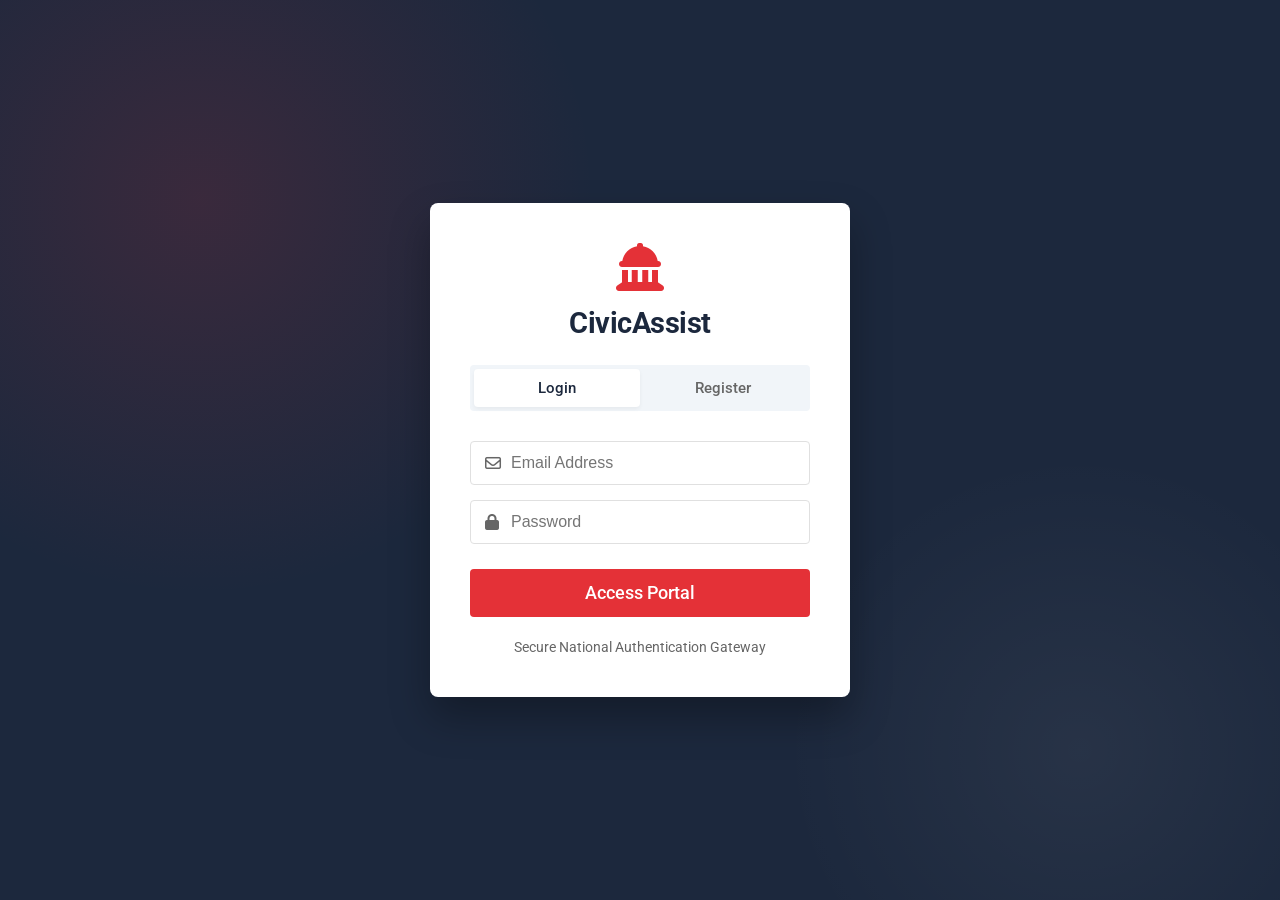
==== index.html @ d012df27 "Add CivicAssist frontend UI" ====
<!DOCTYPE html>
<html lang="en">
<head>
    <meta charset="UTF-8">
    <meta name="viewport" content="width=device-width, initial-scale=1.0">
    <title>CivicAssist | National AI Portal</title>
    <!-- Modern Typography fitting the official look -->
    <link href="https://fonts.googleapis.com/css2?family=Roboto:wght@300;400;500;700&display=swap" rel="stylesheet">
    <link rel="stylesheet" href="css/styles.css">
    <!-- Font Awesome for icons -->
    <link rel="stylesheet" href="https://cdnjs.cloudflare.com/ajax/libs/font-awesome/6.4.0/css/all.min.css">
</head>
<body>
    <!-- Top Bar (Accessibility & Links) -->
    <div class="top-bar">
        <div class="container top-bar-inner">
            <div class="tb-left" style="display: flex; align-items: center; gap: 15px;">
                <a href="#main-content">Skip to main content</a>
                
                <!-- User Profile Dropdown -->
                <div class="user-profile-dropdown" style="position: relative;">
                    <button class="btn-outline" onclick="toggleUserProfile()" style="padding: 2px 8px; font-size: 0.8rem; display: flex; align-items: center; gap: 5px; border-color: rgba(255,255,255,0.3); color: white; background: transparent; cursor: pointer; border-radius: 4px;">
                        <i class="fa-solid fa-user-circle"></i> User Details <i class="fa-solid fa-chevron-down" style="font-size: 0.6rem;"></i>
                    </button>
                    <!-- Dropdown Menu -->
                    <div id="user-profile-menu" class="glass-panel" style="display: none; position: absolute; top: calc(100% + 5px); left: 0; padding: 15px; min-width: 250px; z-index: 1000; border-radius: 8px; color: var(--text-dark); text-align: left; box-shadow: 0 10px 25px rgba(0,0,0,0.5); background: white;">
                        <h4 style="margin: 0 0 10px 0; color: var(--primary-red); border-bottom: 2px solid #eee; padding-bottom: 8px; font-size: 1rem;"><i class="fa-solid fa-id-badge"></i> CivicAssist Profile</h4>
                        <div style="font-size: 0.9rem; line-height: 1.6;">
                            <p style="margin: 5px 0;"><strong>Name:</strong> <span id="profile-name"></span></p>
                            <p style="margin: 5px 0;"><strong>Email:</strong> <span id="profile-email"></span></p>
                            <p style="margin: 5px 0;"><strong>Mobile:</strong> <span id="profile-phone"></span></p>
                        </div>
                    </div>
                </div>
            </div>
            <div class="tb-right">
                <a href="#" title="Calendar"><i class="fa-regular fa-calendar-days"></i></a>
                <a href="#" title="Accessibility"><i class="fa-solid fa-universal-access"></i></a>
                <a href="#" title="Language"><i class="fa-solid fa-language"></i></a>
                <a href="#" onclick="logoutUser(); return false;" title="Logout" style="margin-left: 10px; color: #ffcccc;"><i class="fa-solid fa-right-from-bracket"></i> Logout</a>
                <div class="flag-icon"></div>
            </div>
        </div>
    </div>

    <!-- Hero Section with Dark Blue Background -->
    <header class="hero">
        <div class="hero-overlay"></div>
        <div class="container hero-content">
            
            <div class="hero-emblem">
                <i class="fa-solid fa-landmark-dome"></i>
            </div>
            
            <div class="hero-titles">
                <div class="hero-logo-line">
                    <h1>civicassist.gov.in</h1>
                    <span class="beta-tag">BETA</span>
                </div>
                <h2>National AI Guide for Citizens</h2>
                <p>Where Government Documentation and AI Convergence</p>
            </div>

            <div class="search-container">
                <div class="search-box">
                    <i class="fa-solid fa-magnifying-glass text-muted"></i>
                    <input type="text" id="ai-search-input" placeholder="Search for PF withdrawal, Passport status, Tax queries..." autocomplete="off">
                    <div class="category-dropdown">
                        All Categories <i class="fa-solid fa-chevron-down"></i>
                    </div>
                    <button class="btn-search" onclick="handleSearch()">Get Guidance</button>
                </div>
            </div>

            <div class="trending-searches">
                <span class="trending-label">Trending Searches :</span>
                <button class="chip" onclick="executeQuickQuery('Link Aadhaar to UAN')">Link Aadhaar to UAN</button>
                <button class="chip" onclick="executeQuickQuery('Passport Delay')">Passport Delay</button>
                <button class="chip" onclick="executeQuickQuery('Upload PF Rejection Notice')">Upload PF Rejection Notice</button>
            </div>
        </div>
    </header>

    <!-- Services Section (Red block on left, Services on right) -->
    <section class="services-section" id="main-content">
        <div class="container services-wrapper">
            
            <!-- Red Block -->
            <div class="services-red-block">
                <h2>CivicAssist Services</h2>
                <div class="stats-grid">
                    <div class="stat-item">
                        <i class="fa-solid fa-robot"></i>
                        <span class="stat-number">24/7</span>
                        <span class="stat-label">AI GUIDANCE</span>
                    </div>
                    <div class="stat-item">
                        <i class="fa-solid fa-file-invoice"></i>
                        <span class="stat-number">Fast</span>
                        <span class="stat-label">OCR SCANNING</span>
                    </div>
                    <div class="stat-item">
                        <i class="fa-solid fa-shoe-prints"></i>
                        <span class="stat-number">Clear</span>
                        <span class="stat-label">NEXT STEPS</span>
                    </div>
                    <div class="stat-item">
                        <i class="fa-solid fa-list-check"></i>
                        <span class="stat-number">3</span>
                        <span class="stat-label">CORE SECTORS</span>
                    </div>
                </div>
                <div class="red-block-footer">
                    <span>Avail AI Guidance & Save time</span>
                    <button class="btn-view-all">View All</button>
                </div>
            </div>

            <!-- Service Cards -->
            <div class="services-carousel">
                <!-- EPFO Card -->
                <div class="service-card" onclick="openServiceModal('EPFO')">
                    <div class="service-img epfo-bg">
                        <i class="fa-solid fa-piggy-bank"></i>
                    </div>
                    <div class="service-content">
                        <h3>EPFO Services</h3>
                        <p>PF withdrawal, UAN activation, Claims, Pensions...</p>
                    </div>
                </div>

                <!-- Passport Card -->
                <div class="service-card" onclick="openServiceModal('Passport')">
                    <div class="service-img passport-bg">
                        <i class="fa-solid fa-passport"></i>
                    </div>
                    <div class="service-content">
                        <h3>Passport Seva</h3>
                        <p>New applications, renewals, tatkaal, and delay resolution...</p>
                    </div>
                </div>

                <!-- Income Tax Card -->
                <div class="service-card" onclick="openServiceModal('Income Tax')">
                    <div class="service-img tax-bg">
                        <i class="fa-solid fa-file-invoice-dollar"></i>
                    </div>
                    <div class="service-content">
                        <h3>Income Tax</h3>
                        <p>Notice explanations, basic filing guidance, and refunds...</p>
                    </div>
                </div>
            </div>
            
        </div>
    </section>

    <!-- Features section moved to JS template -->

    <!-- Simulated Output / Response Modal Overlay -->
    <div id="ai-response-modal" class="modal-overlay">
        <div class="modal-content">
            <button class="close-modal" onclick="closeModal()"><i class="fa-solid fa-xmark"></i></button>
            <div class="modal-header">
                <h3><i class="fa-solid fa-robot" style="color: var(--primary-red);"></i> AI Guidance Response</h3>
            </div>
            <div id="ai-response-body" class="modal-body">
                <!-- Content gets injected via JS -->
            </div>
            <div class="modal-actions">
                <button class="btn-outline" onclick="closeModal()">Close</button>
                <button class="btn-primary">Take Action</button>
            </div>
        </div>
    </div>

    <!-- Minimal Footer to match style -->
    <div class="bottom-branding">
        <div class="container text-center">
            <p>CivicAssist Hackathon Project - Inspired by india.gov.in</p>
        </div>
    </div>

    <!-- Hidden Template for EPFO Modal Grid -->
    <template id="epfo-features-template">
        <div class="custom-modal-grid">
            <h3 style="margin-bottom: 20px; color: var(--primary-red); border-bottom: 2px solid var(--border-color); padding-bottom: 10px;">EPFO Section Details</h3>
            <div class="categories-grid" style="grid-template-columns: repeat(2, 1fr);">
                <!-- Feature 1 -->
                <div class="category-card" onclick="executeQuickQuery('How to withdraw PF?')">
                    <div class="cat-icon-box"><i class="fa-solid fa-clipboard-question"></i></div>
                    <div class="cat-content"><h4>General Queries (AI Chat)</h4><p>Ask questions like "How to withdraw PF?" or "How to activate UAN?" in simple terms.</p></div>
                </div>

                <!-- Feature 2 -->
                <div class="category-card" onclick="executeQuickQuery('Help me fill out my PF form')">
                    <div class="cat-icon-box" style="background-color:#ffd700; color:#333;"><i class="fa-solid fa-wand-magic-sparkles"></i></div>
                    <div class="cat-content"><h4>Smart Form Filling</h4><p>AI helps you format data correctly to reduce rejections caused by incorrect form formats.</p></div>
                </div>

                <!-- Feature 3 -->
                <div class="category-card" onclick="executeQuickQuery('How do I withdraw my PF?')">
                    <div class="cat-icon-box"><i class="fa-solid fa-money-bill-transfer"></i></div>
                    <div class="cat-content"><h4>PF Withdrawal</h4><p>Step-by-step guidance, required forms (Form 19/31), and eligibility explanations.</p></div>
                </div>

                <!-- Feature 4 -->
                <div class="category-card" onclick="executeQuickQuery('How to transfer PF to new job?')">
                    <div class="cat-icon-box"><i class="fa-solid fa-random"></i></div>
                    <div class="cat-content"><h4>PF Transfer</h4><p>Learn the process, required steps, and track your transfer requests when changing jobs.</p></div>
                </div>
                
                <!-- Feature 5 -->
                <div class="category-card" onclick="executeQuickQuery('What does Pending employer approval mean?')">
                    <div class="cat-icon-box"><i class="fa-solid fa-comment-dots"></i></div>
                    <div class="cat-content"><h4>Claim Status Explanation</h4><p>Our AI explains confusing claim status messages like "Claim settled" or "Rejected".</p></div>
                </div>

                <!-- Feature 6 -->
                <div class="category-card" onclick="executeQuickQuery('Upload PF Rejection Notice')">
                    <div class="cat-icon-box"><i class="fa-solid fa-magnifying-glass-chart"></i></div>
                    <div class="cat-content"><h4>Claim Rejection Analysis</h4><p>Upload a PF rejection message. Our OCR AI explains the main issue and suggests next steps.</p></div>
                </div>

                <!-- Feature 7 -->
                <div class="category-card" onclick="executeQuickQuery('How to link Aadhaar to UAN')">
                    <div class="cat-icon-box"><i class="fa-solid fa-id-card"></i></div>
                    <div class="cat-content"><h4>UAN & KYC Help</h4><p>Get help with UAN activation, Aadhaar linking, PAN linking, and Bank KYC updates.</p></div>
                </div>

                <!-- Feature 8 -->
                <div class="category-card" onclick="executeQuickQuery('How to check PF balance')">
                    <div class="cat-icon-box"><i class="fa-solid fa-book"></i></div>
                    <div class="cat-content"><h4>PF Balance & Passbook Help</h4><p>Learn how to check your PF balance, download passbooks, and what entries mean.</p></div>
                </div>

                <!-- Feature 9 -->
                <div class="category-card" onclick="executeQuickQuery('Employer is not depositing PF')">
                    <div class="cat-icon-box"><i class="fa-solid fa-building-user"></i></div>
                    <div class="cat-content"><h4>Employer Issues</h4><p>Guidance for employer not depositing PF, incorrect contributions, or related issues.</p></div>
                </div>

                <!-- Feature 10 -->
                <div class="category-card" onclick="executeQuickQuery('What is EPS pension eligibility?')">
                    <div class="cat-icon-box"><i class="fa-solid fa-hand-holding-dollar"></i></div>
                    <div class="cat-content"><h4>Pension Information</h4><p>Learn about pension eligibility, EPS withdrawal, and the pension claim process.</p></div>
                </div>

                <!-- Feature 11 -->
                <div class="category-card" onclick="executeQuickQuery('Passport Delay')">
                    <div class="cat-icon-box"><i class="fa-solid fa-stopwatch"></i></div>
                    <div class="cat-content"><h4>Delay Detection</h4><p>Input your timeline to see if your application is stuck, and learn how to raise grievances.</p></div>
                </div>

                <!-- Feature 12 -->
                <div class="category-card" onclick="executeQuickQuery('Generate a grievance letter for PF claim rejection')">
                    <div class="cat-icon-box" style="background-color:#dc3545;"><i class="fa-solid fa-file-signature"></i></div>
                    <div class="cat-content"><h4>Grievance Generator</h4><p>Explain your issue and our AI generates a proper complaint letter for the grievance portal.</p></div>
                </div>
            </div>
        </div>
    </template>
        <div class="container text-center">
            <p>CivicAssist Hackathon Project - Inspired by india.gov.in</p>
        </div>
    </div>

    <script src="js/app.js"></script>
</body>
</html>
---- css/styles.css ----
:root {
    --primary-blue: #1c283d; /* Adjusted to match screenshot */
    --primary-red: #e43137;  /* Brighter red from screenshot */
    --bg-light: #f5f6f8;
    --text-dark: #333333;
    --text-muted: #666666;
    --border-color: #e0e0e0;
    --white: #ffffff;
}

* {
    margin: 0;
    padding: 0;
    box-sizing: border-box;
}

body {
    font-family: 'Roboto', sans-serif;
    background-color: var(--bg-light);
    color: var(--text-dark);
    line-height: 1.5;
}

a { text-decoration: none; color: inherit; }
button { cursor: pointer; border: none; background: none; font-family: inherit; }
.container { max-width: 1400px; margin: 0 auto; padding: 0 20px; }

/* Top Bar */
.top-bar {
    background-color: rgba(0,0,0,0.2);
    position: absolute;
    top: 0; width: 100%;
    z-index: 100;
    border-bottom: 1px solid rgba(255,255,255,0.1);
}

.top-bar-inner {
    display: flex;
    justify-content: space-between;
    align-items: center;
    height: 40px;
    font-size: 0.85rem;
    color: var(--white);
}

.tb-left a {
    color: var(--white);
    padding-right: 15px;
    border-right: 1px solid rgba(255,255,255,0.3);
}

.tb-right {
    display: flex;
    align-items: center;
    gap: 15px;
}
.tb-right a { font-size: 1rem; }
.flag-icon {
    width: 24px; height: 16px;
    background: linear-gradient(to bottom, #ff9933 33%, #ffffff 33%, #ffffff 66%, #138808 66%);
    border-radius: 2px;
}

/* Hero Section */
.hero {
    position: relative;
    background-color: var(--primary-blue);
    color: var(--white);
    padding: 120px 0 80px;
    text-align: center;
}

.hero-content {
    position: relative;
    z-index: 10;
    display: flex;
    flex-direction: column;
    align-items: center;
}

.hero-emblem {
    font-size: 4rem;
    margin-bottom: 15px;
    color: #e5e7eb;
}

.hero-titles {
    margin-bottom: 40px;
}

.hero-logo-line {
    display: flex;
    align-items: center;
    justify-content: center;
    gap: 10px;
    margin-bottom: 5px;
}

.hero-logo-line h1 {
    font-size: 3rem;
    font-weight: 700;
    letter-spacing: -1px;
}

.beta-tag {
    background-color: #ffd600;
    color: #000;
    font-size: 0.75rem;
    font-weight: 700;
    padding: 4px 8px;
    border-radius: 4px;
}

.hero-titles h2 {
    font-size: 1.5rem;
    font-weight: 400;
    margin-bottom: 5px;
}

.hero-titles p {
    font-size: 1.1rem;
    color: #cbd5e1;
}

/* Search Box */
.search-container {
    width: 100%;
    max-width: 800px;
    margin-bottom: 20px;
}

.search-box {
    display: flex;
    background: var(--white);
    border-radius: 4px; /* Less rounded to match screenshot */
    overflow: hidden;
    height: 55px; /* Slightly shorter */
    align-items: center;
}

.search-box > i {
    padding: 0 20px;
    font-size: 1.2rem;
    color: var(--text-muted);
}

.search-box input {
    flex: 1;
    border: none;
    outline: none;
    font-size: 1.1rem;
    color: var(--text-dark);
}

.category-dropdown {
    padding: 0 20px;
    color: var(--text-muted);
    border-left: 1px solid var(--border-color);
    font-size: 0.95rem;
    display: flex;
    align-items: center;
    gap: 10px;
    cursor: pointer;
}

.btn-search {
    background-color: var(--primary-red);
    color: var(--white);
    height: 100%;
    padding: 0 40px;
    font-size: 1.1rem;
    font-weight: 500;
    transition: background-color 0.2s;
}

.btn-search:hover {
    background-color: #b91d21;
}

/* Trending Searches */
.trending-searches {
    display: flex;
    align-items: center;
    gap: 10px;
    flex-wrap: wrap;
    justify-content: center;
}

.trending-label {
    font-size: 0.95rem;
    color: #cbd5e1;
}

.chip {
    background: transparent;
    border: 1px solid rgba(255,255,255,0.4);
    color: var(--white);
    padding: 6px 16px;
    border-radius: 4px;
    font-size: 0.9rem;
    transition: all 0.2s;
}

.chip:hover {
    background: rgba(255,255,255,0.1);
    border-color: var(--white);
}

/* Services Section */
.services-section {
    background-color: var(--bg-light);
    padding: 40px 0;
}

.services-wrapper {
    display: flex;
    height: 380px;
    background: var(--white);
    box-shadow: 0 4px 6px -1px rgba(0, 0, 0, 0.05);
}

.services-red-block {
    background-color: var(--primary-red);
    color: var(--white);
    width: 380px;
    padding: 40px 30px;
    display: flex;
    flex-direction: column;
    flex-shrink: 0;
    border-radius: 4px 0 0 4px;
}

.services-red-block h2 {
    font-size: 2rem;
    line-height: 1.2;
    margin-bottom: 30px;
    border-bottom: 2px solid rgba(255,255,255,0.3);
    padding-bottom: 10px;
    display: inline-block;
}

.stats-grid {
    display: grid;
    grid-template-columns: 1fr 1fr;
    gap: 20px;
    flex: 1;
}

.stat-item {
    display: flex;
    flex-direction: column;
    align-items: center;
    text-align: center;
    border: 1px solid rgba(255,255,255,0.3);
    padding: 15px 10px;
    border-radius: 4px;
}

.stat-item i {
    font-size: 1.5rem;
    margin-bottom: 8px;
}

.stat-number {
    font-size: 1.2rem;
    font-weight: 700;
    margin-bottom: 4px;
}

.stat-label {
    font-size: 0.75rem;
    opacity: 0.9;
}

.red-block-footer {
    display: flex;
    justify-content: space-between;
    align-items: center;
    margin-top: 20px;
    font-size: 0.9rem;
}

.btn-view-all {
    background: var(--white);
    color: var(--primary-red);
    padding: 6px 16px;
    border-radius: 20px;
    font-weight: 500;
    font-size: 0.85rem;
}

.services-carousel {
    display: flex;
    gap: 0; /* Remove gap so cards are flush like the screenshot */
    padding: 20px;
    overflow-x: auto;
    flex: 1;
    align-items: center;
    background: #f8f9fa; /* Slight background contrast */
}

.service-card {
    min-width: 250px;
    height: 300px; /* Taller */
    background: var(--white);
    border: 1px solid var(--border-color);
    border-radius: 4px; /* Less rounded */
    overflow: hidden;
    cursor: pointer;
    transition: transform 0.2s, box-shadow 0.2s;
    display: flex;
    flex-direction: column;
    margin: 0 10px; /* Margins instead of gap */
    box-shadow: 0 2px 4px rgba(0,0,0,0.05); /* Lighter shadow */
}

.service-card:hover {
    box-shadow: 0 4px 12px rgba(0, 0, 0, 0.1);
    transform: translateY(-2px);
}

.service-img {
    height: 120px;
    display: flex;
    align-items: center;
    justify-content: center;
    font-size: 3.5rem;
    color: var(--white);
}

.epfo-bg { background: #00b074; } /* specific green from screenshot */
.passport-bg { background: #3b82f6; } /* specific blue from screenshot */
.tax-bg { background: #f59e0b; } /* specific orange from screenshot */

.service-content {
    padding: 20px;
    text-align: center;
    flex: 1;
}

.service-content h3 {
    font-size: 1.1rem;
    color: var(--text-dark);
    margin-bottom: 10px;
}

.service-content p {
    font-size: 0.9rem;
    color: var(--text-muted);
}

/* Information Categories Section */
.categories-section {
    padding: 60px 0;
    background-color: var(--bg-light);
}

.section-title-wrapper {
    text-align: center;
    margin-bottom: 40px;
}

.section-title {
    font-size: 1.8rem;
    color: var(--text-dark);
    display: inline-block;
    position: relative;
    padding-bottom: 10px;
}

.section-title::after {
    content: '';
    position: absolute;
    bottom: 0;
    left: 50%;
    transform: translateX(-50%);
    width: 60px;
    height: 3px;
    background-color: var(--primary-red);
}

.categories-grid {
    display: grid;
    grid-template-columns: repeat(3, 1fr);
    gap: 20px;
}

@media (max-width: 900px) {
    .categories-grid {
        grid-template-columns: repeat(2, 1fr);
    }
}

@media (max-width: 600px) {
    .categories-grid {
        grid-template-columns: 1fr;
    }
}

.category-card {
    background: var(--white);
    border: 1px solid var(--border-color);
    display: flex;
    padding: 25px;
    gap: 20px;
    transition: box-shadow 0.2s;
    cursor: pointer;
}

.category-card:hover {
    box-shadow: 0 4px 12px rgba(0,0,0,0.08);
}

.cat-icon-box {
    width: 60px;
    height: 60px;
    background-color: var(--primary-red);
    color: var(--white);
    display: flex;
    align-items: center;
    justify-content: center;
    font-size: 1.8rem;
    flex-shrink: 0;
    border-radius: 4px; /* Square edges like screenshot */
}

.cat-content h4 {
    font-size: 1.1rem;
    margin-bottom: 8px;
    color: var(--text-dark);
}

.cat-content p {
    font-size: 0.95rem;
    color: var(--text-muted);
}

/* Modal styling updated for cleaner look */
.modal-overlay {
    position: fixed;
    top: 0; left: 0; width: 100%; height: 100%;
    background: rgba(0, 0, 0, 0.6);
    z-index: 1000;
    display: flex;
    align-items: center;
    justify-content: center;
    opacity: 0;
    pointer-events: none;
    transition: opacity 0.2s;
}
.modal-overlay.active { opacity: 1; pointer-events: auto; }

.modal-content {
    background: var(--white);
    width: 90%; max-width: 600px;
    border-radius: 8px;
    position: relative;
    overflow: hidden;
    box-shadow: 0 20px 25px -5px rgba(0,0,0,0.2);
}

.modal-header {
    background: #f8f9fa;
    padding: 20px;
    border-bottom: 1px solid var(--border-color);
}
.modal-body {
    padding: 25px;
    max-height: 60vh;
    overflow-y: auto;
}
.modal-actions {
    padding: 15px 25px;
    border-top: 1px solid var(--border-color);
    display: flex; justify-content: flex-end; gap: 10px;
    background: #f8f9fa;
}

.close-modal {
    position: absolute; top: 20px; right: 20px;
    font-size: 1.2rem; color: var(--text-muted);
}

.btn-primary { background: var(--primary-red); color: var(--white); padding: 8px 20px; border-radius: 4px; font-weight: 500; }
.btn-outline { border: 1px solid var(--border-color); padding: 8px 20px; border-radius: 4px; color: var(--text-dark); }

.bottom-branding {
    background: var(--primary-blue);
    color: rgba(255,255,255,0.6);
    padding: 20px 0;
    font-size: 0.9rem;
}

.ai-reasoning p { background: #fff3cd; color: #856404; padding: 15px; border-left: 4px solid #ffeeba; margin-bottom: 20px; }
.step-card { display: flex; gap: 15px; margin-bottom: 15px; padding-bottom: 15px; border-bottom: 1px solid #f1f3f5; }
.step-number { background: var(--primary-blue); color: white; width: 28px; height: 28px; border-radius: 50%; display: flex; align-items: center; justify-content: center; font-size: 0.85rem; flex-shrink: 0; }
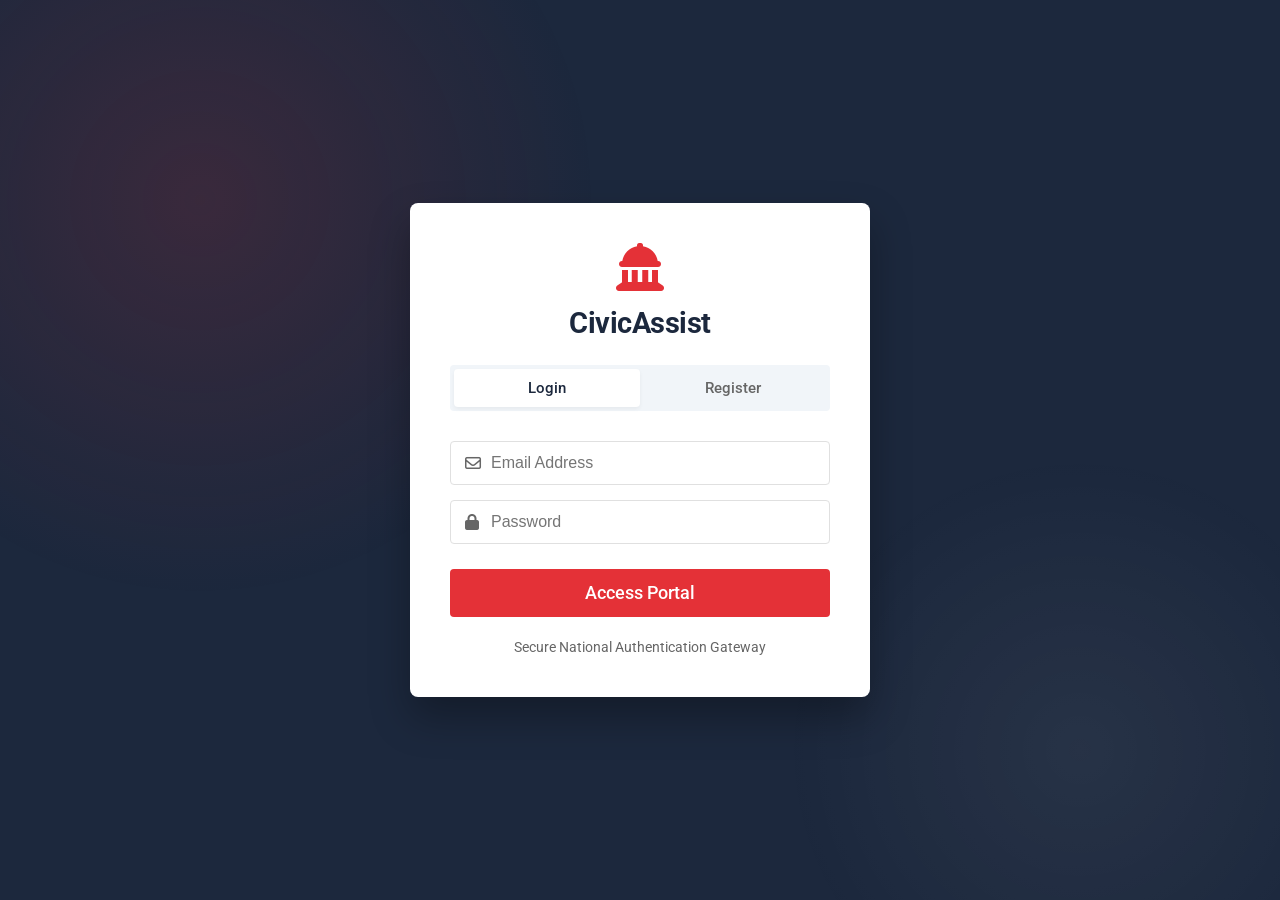
==== commit 66f2b44c: "Commit local changes before merging origin/main" ====
--- a/index.html
+++ b/index.html
@@ -65,6 +65,14 @@
                 <div class="search-box">
                     <i class="fa-solid fa-magnifying-glass text-muted"></i>
                     <input type="text" id="ai-search-input" placeholder="Search for PF withdrawal, Passport status, Tax queries..." autocomplete="off">
+                    
+                    <!-- Hidden file input for Notice Upload -->
+                    <input type="file" id="notice-upload-input" style="display: none;" accept=".pdf,.png,.jpg,.jpeg,.txt" onchange="handleNoticeUpload(this)">
+                    
+                    <button class="notice-upload-btn" onclick="triggerNoticeUpload()" title="Upload Tax/Govt Notice" style="background: var(--accent-purple, #6f42c1); color: white; border-radius: 50%; width: 40px; height: 40px; min-width: 40px; display: flex; align-items: center; justify-content: center; margin: 0 10px; cursor: pointer; border: none; z-index: 5;">
+                        <i class="fa-solid fa-file-upload"></i>
+                    </button>
+
                     <div class="category-dropdown">
                         All Categories <i class="fa-solid fa-chevron-down"></i>
                     </div>
@@ -199,7 +207,7 @@
                 </div>
 
                 <!-- Feature 3 -->
-                <div class="category-card" onclick="executeQuickQuery('How do I withdraw my PF?')">
+                <div class="category-card" onclick="openPFWithdrawalModes()">
                     <div class="cat-icon-box"><i class="fa-solid fa-money-bill-transfer"></i></div>
                     <div class="cat-content"><h4>PF Withdrawal</h4><p>Step-by-step guidance, required forms (Form 19/31), and eligibility explanations.</p></div>
                 </div>
@@ -260,6 +268,61 @@
             </div>
         </div>
     </template>
+    
+    <!-- PF Withdrawal Mode Selection Template -->
+    <template id="pf-withdrawal-modes-template">
+        <div class="pf-modes-container" style="padding: 10px;">
+            <h3 style="margin-bottom: 20px; color: var(--primary-red); border-bottom: 2px solid var(--border-color); padding-bottom: 10px;">
+                <i class="fa-solid fa-money-bill-transfer"></i> PF Withdrawal Options
+            </h3>
+            <p style="margin-bottom: 25px; color: var(--text-muted);">Choose how you would like to proceed with your PF withdrawal claim.</p>
+            
+            <div style="display: grid; grid-template-columns: 1fr 1fr; gap: 20px;">
+                <!-- Option 1: Verification -->
+                <div class="category-card" onclick="renderPFVerificationView()" style="flex-direction: column; text-align: center; align-items: center; padding: 30px; border: 2px solid #e0e0e0; transition: all 0.3s; height: 100%;">
+                    <div class="cat-icon-box" style="margin-bottom: 15px; width: 70px; height: 70px; font-size: 2.22rem; background: #00b074;">
+                        <i class="fa-solid fa-user-check"></i>
+                    </div>
+                    <h4>Verify My Details</h4>
+                    <p style="font-size: 0.85rem; margin-top: 10px;">Check if your EPFO data matches your Aadhaar/PAN to avoid rejections.</p>
+                    <button class="btn-primary" style="margin-top: 20px; width: 100%; pointer-events: none;">Start Verification</button>
+                </div>
+
+                <!-- Option 2: Guidance -->
+                <div class="category-card" onclick="renderPFGuidanceView()" style="flex-direction: column; text-align: center; align-items: center; padding: 30px; border: 2px solid #e0e0e0; transition: all 0.3s; height: 100%;">
+                    <div class="cat-icon-box" style="margin-bottom: 15px; width: 70px; height: 70px; font-size: 2.22rem; background: var(--accent-purple);">
+                        <i class="fa-solid fa-map-location-dot"></i>
+                    </div>
+                    <h4>Guidance Mode</h4>
+                    <p style="font-size: 0.85rem; margin-top: 10px;">New to PF withdrawal? Get a step-by-step roadmap and personalized tips.</p>
+                    <button class="btn-primary" style="margin-top: 20px; width: 100%; background: var(--accent-purple); pointer-events: none;">Get Roadmap</button>
+                </div>
+            </div>
+        </div>
+    </template>
+
+    <!-- PF Verification View Template -->
+    <template id="pf-verification-template">
+        <div class="verification-view" style="padding: 10px;">
+             <h3 style="margin-bottom: 20px; color: var(--primary-red); border-bottom: 2px solid var(--border-color); padding-bottom: 10px;">
+                <i class="fa-solid fa-user-check"></i> Claim Verification
+            </h3>
+            <div class="glass-panel" style="padding: 20px; border-radius: 8px; border: 1px solid var(--border-color); background: #f8f9fa;">
+                <p style="margin-bottom: 20px;">Upload a screenshot of your <strong>EPFO Member Passbook</strong> (profile page) to verify your name and DOB against your govt documents.</p>
+                
+                <div id="passbook-drop-zone" style="border: 2px dashed var(--border-color); padding: 40px; text-align: center; border-radius: 8px; cursor: pointer; transition: all 0.2s;" onclick="document.getElementById('passbook-file-input').click()">
+                    <i class="fa-solid fa-cloud-arrow-up" style="font-size: 3rem; color: var(--text-muted); margin-bottom: 15px;"></i>
+                    <h4>Click or Drag Passbook Screenshot</h4>
+                    <p style="color: var(--text-muted); font-size: 0.9rem;">Supports PNG, JPG (Max 5MB)</p>
+                    <input type="file" id="passbook-file-input" style="display: none;" accept="image/*" onchange="handlePassbookUpload(this)">
+                </div>
+            </div>
+            
+            <div id="verification-result-container" style="margin-top: 25px;">
+                <!-- Result will be injected here -->
+            </div>
+        </div>
+    </template>
         <div class="container text-center">
             <p>CivicAssist Hackathon Project - Inspired by india.gov.in</p>
         </div>
--- a/css/styles.css
+++ b/css/styles.css
@@ -6,6 +6,7 @@
     --text-muted: #666666;
     --border-color: #e0e0e0;
     --white: #ffffff;
+    --accent-purple: #6f42c1;
 }
 
 * {
@@ -494,3 +495,119 @@
 .ai-reasoning p { background: #fff3cd; color: #856404; padding: 15px; border-left: 4px solid #ffeeba; margin-bottom: 20px; }
 .step-card { display: flex; gap: 15px; margin-bottom: 15px; padding-bottom: 15px; border-bottom: 1px solid #f1f3f5; }
 .step-number { background: var(--primary-blue); color: white; width: 28px; height: 28px; border-radius: 50%; display: flex; align-items: center; justify-content: center; font-size: 0.85rem; flex-shrink: 0; }
+/* Document Manager Section Refactor */
+.document-manager-section {
+    padding: 30px 0;
+    background-color: var(--bg-light);
+}
+
+.doc-manager-list {
+    display: flex;
+    flex-direction: column;
+    gap: 25px;
+    max-width: 400px; /* Aligned to the left as in screenshot */
+}
+
+.doc-row {
+    display: flex;
+    gap: 15px;
+    align-items: flex-start;
+}
+
+.doc-row-icon {
+    font-size: 1.5rem;
+    color: var(--text-dark);
+    margin-top: 2px;
+}
+
+.doc-row-content h3 {
+    font-size: 1.1rem;
+    font-weight: 500;
+    margin-bottom: 2px;
+}
+
+.doc-status {
+    font-size: 0.9rem;
+    color: var(--text-muted);
+    margin-bottom: 8px;
+    display: flex;
+    align-items: center;
+    gap: 5px;
+}
+
+.doc-status.uploaded {
+    color: var(--text-dark);
+    font-weight: 500;
+}
+
+.doc-status.uploaded i {
+    color: #333; /* Darker checkmark in screenshot */
+}
+
+.doc-actions-row {
+    display: flex;
+    gap: 12px;
+    flex-wrap: wrap;
+}
+
+.btn-link {
+    font-size: 0.85rem;
+    color: var(--text-dark);
+    cursor: pointer;
+    display: flex;
+    align-items: center;
+    gap: 5px;
+    background: none;
+    border: none;
+    padding: 0;
+}
+
+.btn-link:hover {
+    text-decoration: underline;
+}
+
+.btn-link i {
+    width: 14px;
+    text-align: center;
+}
+
+/* PF Withdrawal Extension Styles */
+.guidance-view .roadmap-steps {
+    margin-top: 20px;
+}
+
+.guidance-view .step-card {
+    display: flex;
+    gap: 15px;
+    margin-bottom: 20px;
+    padding-bottom: 20px;
+    border-bottom: 1px solid #eee;
+    align-items: flex-start;
+}
+
+.guidance-view .step-number {
+    background: var(--primary-blue);
+    color: white;
+    width: 32px;
+    height: 32px;
+    border-radius: 50%;
+    display: flex;
+    align-items: center;
+    justify-content: center;
+    font-weight: bold;
+    flex-shrink: 0;
+}
+
+.result-card {
+    box-shadow: 0 4px 6px -1px rgba(0, 0, 0, 0.1);
+}
+
+@keyframes slideIn {
+    from { opacity: 0; transform: translateY(10px); }
+    to { opacity: 1; transform: translateY(0); }
+}
+
+.pf-modes-container .category-card:hover {
+    border-color: var(--primary-red) !important;
+    background: #fffafa;
+}
